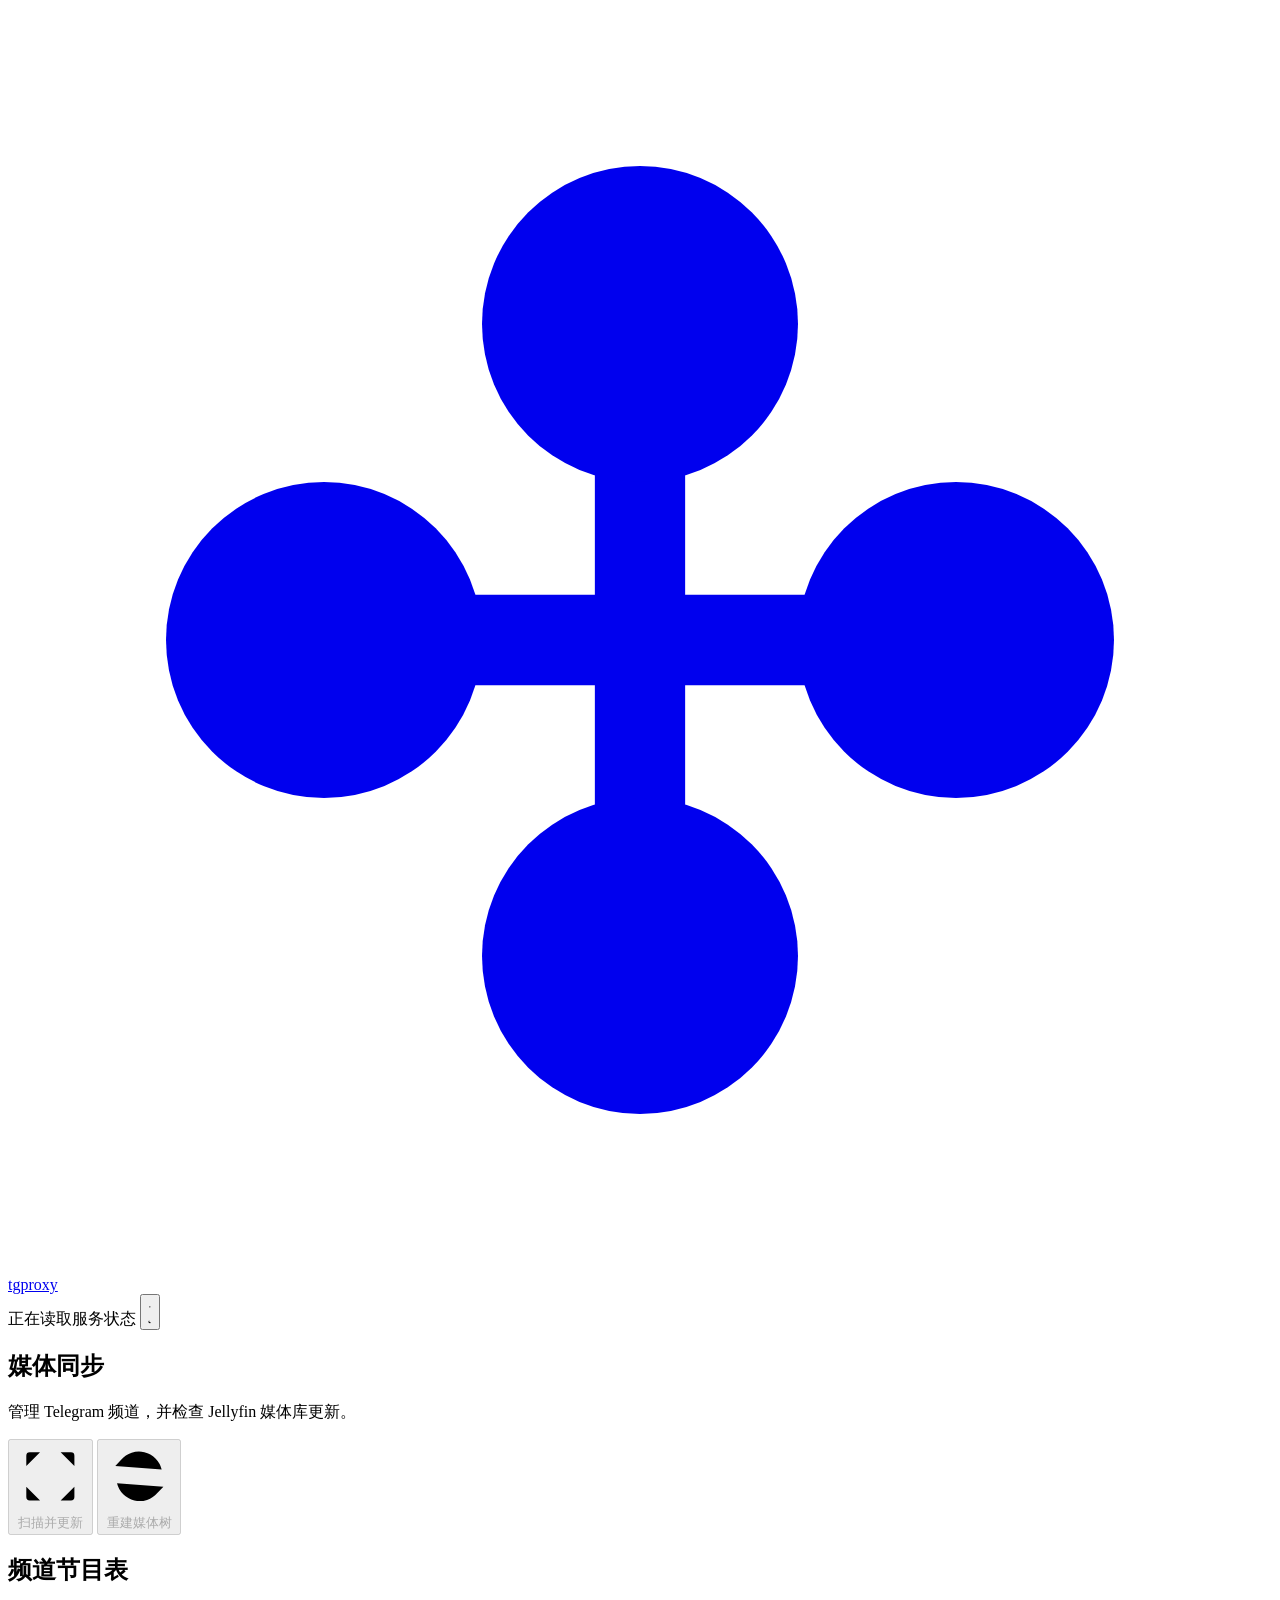
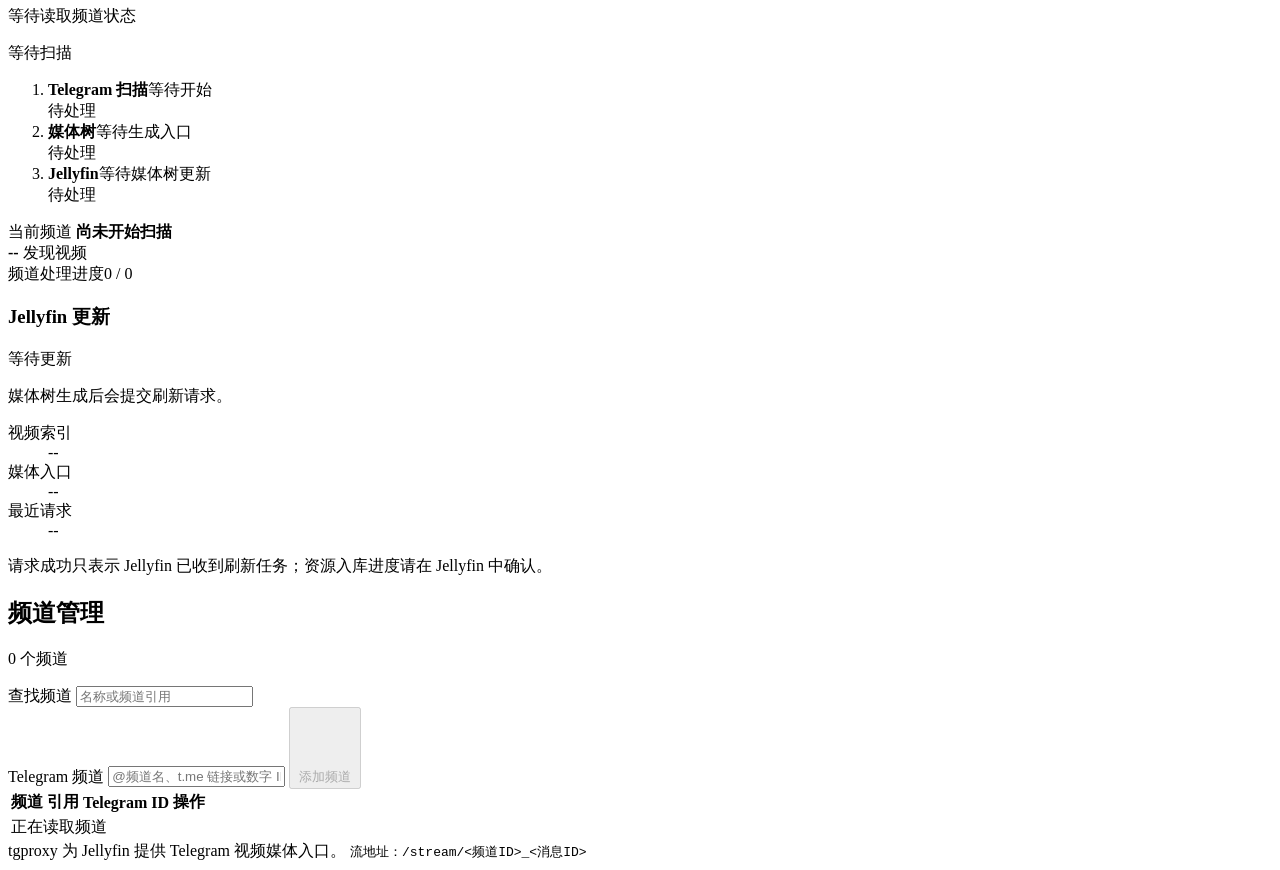
==== tgproxy/internal/web/static/index.html @ 155eeff6 "发布 tgproxy 0.1.0：修复媒体同步并重做控制台" ====
<!doctype html>
<html lang="zh-CN">
<head>
  <meta charset="utf-8">
  <meta name="viewport" content="width=device-width, initial-scale=1">
  <meta name="color-scheme" content="light dark">
  <title>tgproxy 控制台</title>
  <link rel="icon" type="image/svg+xml" href="/static/favicon.svg">
  <link rel="stylesheet" href="/static/style.css">
</head>
<body>
  <div class="app-shell">
    <header class="topbar">
      <a class="brand" href="#main-content" aria-label="tgproxy 控制台首页">
        <svg class="brand-mark" viewBox="0 0 28 28" aria-hidden="true">
          <path d="M7 14h14M14 7v14" fill="none" stroke="currentColor" stroke-width="2" stroke-linecap="round"></path>
          <circle cx="7" cy="14" r="3.5" fill="currentColor"></circle>
          <circle cx="21" cy="14" r="3.5" fill="currentColor"></circle>
          <circle cx="14" cy="7" r="3.5" fill="currentColor"></circle>
          <circle cx="14" cy="21" r="3.5" fill="currentColor"></circle>
        </svg>
        <span>tgproxy</span>
      </a>
      <div class="topbar-tools">
        <span id="telegram-status" class="connection-state" data-state="loading" role="status">正在读取服务状态</span>
        <button id="theme-toggle" class="icon-button" type="button" aria-label="切换为深色主题" title="切换为深色主题">
          <svg class="theme-icon icon-sun" viewBox="0 0 24 24" aria-hidden="true"><circle cx="12" cy="12" r="4"></circle><path d="M12 2v2m0 16v2M4.93 4.93l1.42 1.42m11.3 11.3 1.42 1.42M2 12h2m16 0h2M4.93 19.07l1.42-1.42m11.3-11.3 1.42-1.42"></path></svg>
          <svg class="theme-icon icon-moon" viewBox="0 0 24 24" aria-hidden="true"><path d="M20.2 15.1A8.6 8.6 0 0 1 8.9 3.8 8.8 8.8 0 1 0 20.2 15.1Z"></path></svg>
        </button>
      </div>
    </header>

    <main id="main-content" class="main-shell">
      <section class="page-heading" aria-labelledby="page-title">
        <div>
          <h1 id="page-title">媒体同步</h1>
          <p>管理 Telegram 频道，并检查 Jellyfin 媒体库更新。</p>
        </div>
        <div class="primary-actions">
          <button id="btn-scan" class="button button-primary" type="button" disabled>
            <svg class="button-icon" viewBox="0 0 20 20" aria-hidden="true"><path d="M7 3H4a1 1 0 0 0-1 1v3m10-4h3a1 1 0 0 1 1 1v3M7 17H4a1 1 0 0 1-1-1v-3m10 4h3a1 1 0 0 0 1-1v-3M6 10h8"></path></svg>
            <span>扫描并更新</span>
          </button>
          <button id="btn-rebuild" class="button button-secondary" type="button" disabled>
            <svg class="button-icon" viewBox="0 0 20 20" aria-hidden="true"><path d="M16.5 8A6.8 6.8 0 0 0 4.7 5.2L3 7m0 0V3.8M3 7h3.2M3.5 12a6.8 6.8 0 0 0 11.8 2.8L17 13m0 0v3.2m0-3.2h-3.2"></path></svg>
            <span>重建媒体树</span>
          </button>
        </div>
      </section>

      <section class="sync-board" aria-labelledby="schedule-title">
        <div class="section-heading">
          <div>
            <h2 id="schedule-title">频道节目表</h2>
            <p id="scan-summary">等待读取频道状态</p>
          </div>
          <span id="sync-indicator" class="state-label" data-state="idle">等待扫描</span>
        </div>

        <ol class="workflow" aria-label="媒体同步阶段">
          <li id="telegram-stage" class="workflow-stage" data-state="waiting">
            <span class="stage-mark" aria-hidden="true"></span>
            <div><strong>Telegram 扫描</strong><span id="telegram-stage-detail">等待开始</span></div>
            <span id="telegram-stage-status" class="stage-status">待处理</span>
          </li>
          <li id="tree-stage" class="workflow-stage" data-state="waiting">
            <span class="stage-mark" aria-hidden="true"></span>
            <div><strong>媒体树</strong><span id="tree-stage-detail">等待生成入口</span></div>
            <span id="tree-stage-status" class="stage-status">待处理</span>
          </li>
          <li id="jellyfin-stage" class="workflow-stage" data-state="waiting">
            <span class="stage-mark" aria-hidden="true"></span>
            <div><strong>Jellyfin</strong><span id="jellyfin-stage-detail">等待媒体树更新</span></div>
            <span id="jellyfin-stage-status" class="stage-status">待处理</span>
          </li>
        </ol>

        <div class="sync-workspace">
          <div class="schedule-column">
            <div class="scan-focus" aria-live="polite">
              <div>
                <span class="focus-label">当前频道</span>
                <strong id="scan-focus-title">尚未开始扫描</strong>
              </div>
              <div class="focus-count">
                <strong id="scan-focus-count">--</strong>
                <span id="scan-focus-caption">发现视频</span>
              </div>
            </div>
            <div class="progress-block">
              <div class="progress-caption"><span id="progress-label">频道处理进度</span><span id="progress-count">0 / 0</span></div>
              <div id="progress-segments" class="progress-segments" role="progressbar" aria-label="已处理频道数" aria-valuemin="0" aria-valuemax="0" aria-valuenow="0"></div>
            </div>
            <ol id="channel-schedule" class="channel-schedule" aria-label="频道扫描顺序"></ol>
            <div id="schedule-empty" class="empty-state" hidden>
              <strong>尚未添加频道</strong>
              <span>添加频道后，它们会按扫描顺序显示在这里。</span>
              <a href="#channel-ref">添加第一个频道</a>
            </div>
          </div>

          <aside class="jellyfin-panel" aria-labelledby="jellyfin-title">
            <div class="jellyfin-panel-heading">
              <h3 id="jellyfin-title">Jellyfin 更新</h3>
              <span id="jellyfin-status" class="state-label" data-state="idle">等待更新</span>
            </div>
            <p id="jellyfin-message">媒体树生成后会提交刷新请求。</p>
            <dl class="jellyfin-facts">
              <div><dt>视频索引</dt><dd id="indexed-videos">--</dd></div>
              <div><dt>媒体入口</dt><dd id="media-entries">--</dd></div>
              <div><dt>最近请求</dt><dd id="jellyfin-updated">--</dd></div>
            </dl>
            <p class="jellyfin-note">请求成功只表示 Jellyfin 已收到刷新任务；资源入库进度请在 Jellyfin 中确认。</p>
          </aside>
        </div>
      </section>

      <div class="management-layout">
        <section id="channels-card" class="channel-management" aria-labelledby="channels-title">
          <div class="section-heading management-heading">
            <div>
              <h2 id="channels-title">频道管理</h2>
              <p><span id="channel-count">0</span> 个频道</p>
            </div>
            <label class="search-field" for="channel-search">
              <span>查找频道</span>
              <input id="channel-search" type="search" placeholder="名称或频道引用">
            </label>
          </div>
          <form id="add-form" class="add-channel-form">
            <label class="visually-hidden" for="channel-ref">Telegram 频道</label>
            <input id="channel-ref" type="text" autocomplete="off" placeholder="@频道名、t.me 链接或数字 ID" required>
            <button class="button button-primary" type="submit" disabled>
              <svg class="button-icon" viewBox="0 0 20 20" aria-hidden="true"><path d="M10 4v12M4 10h12"></path></svg>
              <span>添加频道</span>
            </button>
          </form>
          <p id="channel-message" class="form-message" role="status" hidden></p>
          <div class="table-wrap">
            <table id="channel-table">
              <thead><tr><th scope="col">频道</th><th scope="col">引用</th><th scope="col">Telegram ID</th><th scope="col"><span class="visually-hidden">操作</span></th></tr></thead>
              <tbody id="channel-rows"><tr><td class="table-empty" colspan="4">正在读取频道</td></tr></tbody>
            </table>
          </div>
        </section>

        <aside class="utility-column">
          <section id="login-card" class="access-section" hidden aria-labelledby="login-title">
            <h2 id="login-title">Telegram 登录</h2>
            <p>使用 Telegram 账号授权频道读取。</p>
            <form id="login-form">
              <label for="phone">手机号</label>
              <input type="tel" id="phone" autocomplete="tel" placeholder="+8613800138000">
              <button id="send-code" class="button button-outline" type="button">发送验证码</button>
              <label for="code">验证码</label>
              <input type="text" id="code" inputmode="numeric" autocomplete="one-time-code" placeholder="Telegram 收到的验证码">
              <div id="password-field" hidden>
                <label for="password">两步验证密码</label>
                <input type="password" id="password" autocomplete="current-password" placeholder="Telegram 两步验证密码">
              </div>
              <button type="submit" id="do-login" class="button button-primary">登录 Telegram</button>
            </form>
            <p id="login-msg" class="form-message" role="status" hidden></p>
          </section>

          <details id="credentials-card" class="access-section" hidden>
            <summary>配置 Telegram API 凭证</summary>
            <p>从 <a href="https://my.telegram.org" target="_blank" rel="noreferrer">my.telegram.org</a> 的 API development tools 获取。</p>
            <form id="creds-form">
              <label for="app-id">App api_id</label>
              <input type="text" id="app-id" inputmode="numeric" autocomplete="off" placeholder="例如 1234567">
              <label for="app-hash">App api_hash</label>
              <input type="password" id="app-hash" autocomplete="new-password" placeholder="Telegram API hash">
              <button class="button button-primary" type="submit">保存凭证</button>
            </form>
            <p id="creds-msg" class="form-message" role="status" hidden></p>
          </details>

          <details id="diagnostics" class="diagnostics" hidden>
            <summary>扫描日志 <span id="log-count"></span></summary>
            <pre id="scan-log" aria-live="polite"></pre>
          </details>
        </aside>
      </div>

      <p id="toast" class="toast" role="status" aria-live="polite" hidden></p>
    </main>

    <footer class="page-footer">
      <span>tgproxy 为 Jellyfin 提供 Telegram 视频媒体入口。</span>
      <code>流地址：/stream/&lt;频道ID&gt;_&lt;消息ID&gt;</code>
    </footer>
  </div>
  <script src="/static/app.js"></script>
</body>
</html>
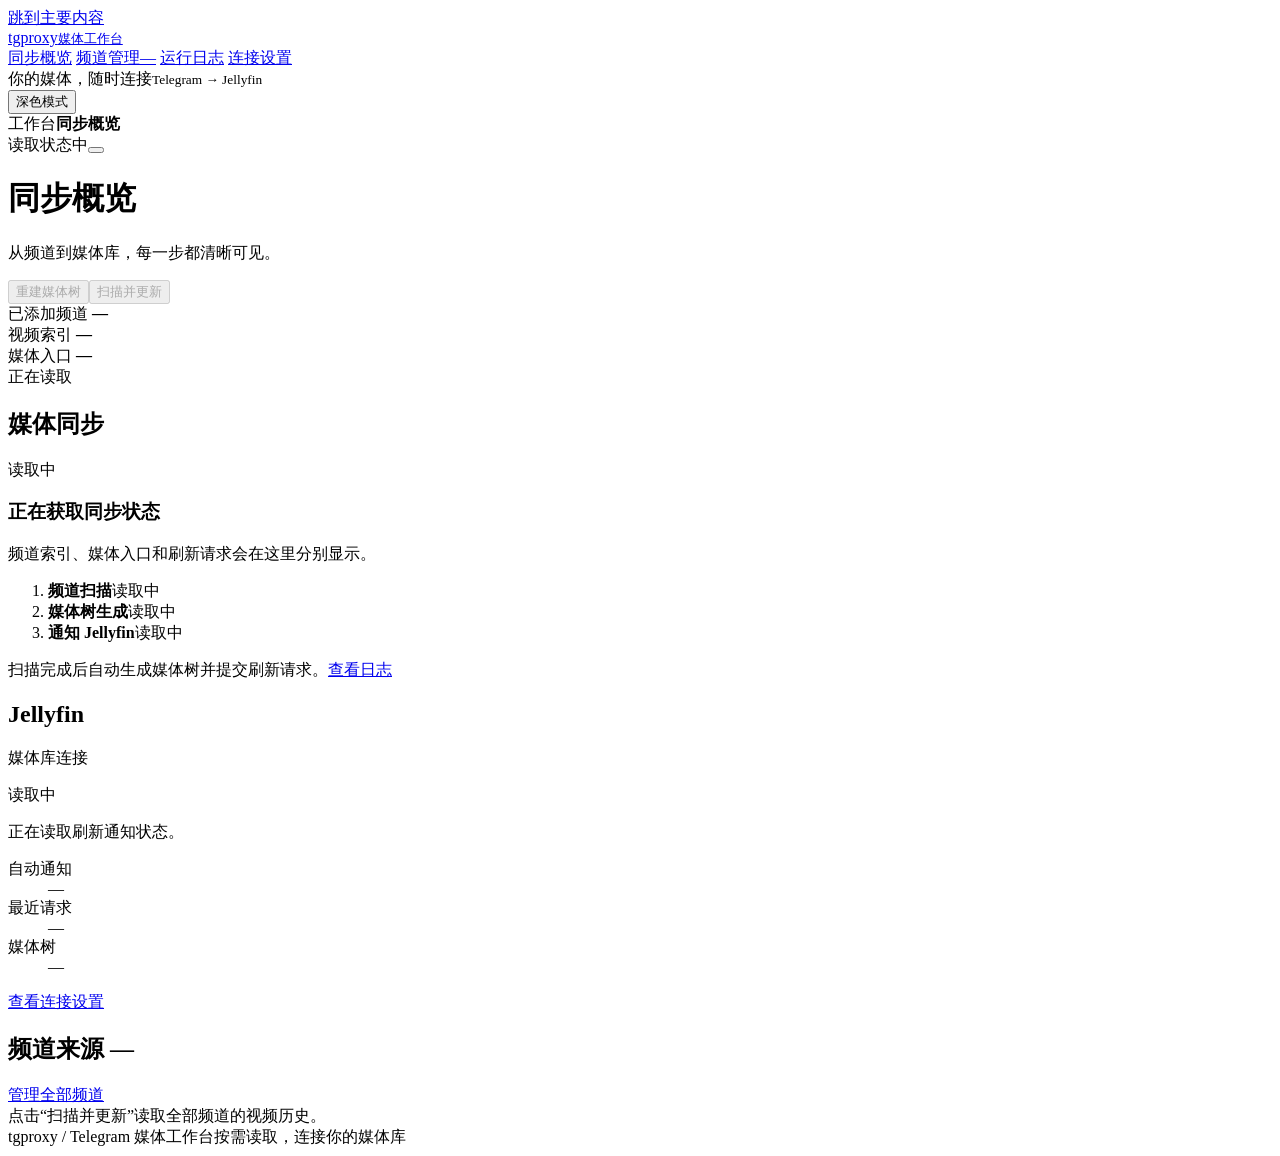
==== commit e326c19a: "重设计媒体工作台并完善频道管理与运行日志" ====
--- a/tgproxy/internal/web/static/index.html
+++ b/tgproxy/internal/web/static/index.html
@@ -1,196 +1,86 @@
 <!doctype html>
-<html lang="zh-CN">
+<html lang="zh-CN" data-theme="light">
 <head>
   <meta charset="utf-8">
   <meta name="viewport" content="width=device-width, initial-scale=1">
   <meta name="color-scheme" content="light dark">
-  <title>tgproxy 控制台</title>
+  <title>同步概览 · tgproxy</title>
   <link rel="icon" type="image/svg+xml" href="/static/favicon.svg">
+  <script src="/static/theme.js"></script>
   <link rel="stylesheet" href="/static/style.css">
+  <script src="/static/app.js" defer></script>
 </head>
 <body>
-  <div class="app-shell">
-    <header class="topbar">
-      <a class="brand" href="#main-content" aria-label="tgproxy 控制台首页">
-        <svg class="brand-mark" viewBox="0 0 28 28" aria-hidden="true">
-          <path d="M7 14h14M14 7v14" fill="none" stroke="currentColor" stroke-width="2" stroke-linecap="round"></path>
-          <circle cx="7" cy="14" r="3.5" fill="currentColor"></circle>
-          <circle cx="21" cy="14" r="3.5" fill="currentColor"></circle>
-          <circle cx="14" cy="7" r="3.5" fill="currentColor"></circle>
-          <circle cx="14" cy="21" r="3.5" fill="currentColor"></circle>
-        </svg>
-        <span>tgproxy</span>
-      </a>
-      <div class="topbar-tools">
-        <span id="telegram-status" class="connection-state" data-state="loading" role="status">正在读取服务状态</span>
-        <button id="theme-toggle" class="icon-button" type="button" aria-label="切换为深色主题" title="切换为深色主题">
-          <svg class="theme-icon icon-sun" viewBox="0 0 24 24" aria-hidden="true"><circle cx="12" cy="12" r="4"></circle><path d="M12 2v2m0 16v2M4.93 4.93l1.42 1.42m11.3 11.3 1.42 1.42M2 12h2m16 0h2M4.93 19.07l1.42-1.42m11.3-11.3 1.42-1.42"></path></svg>
-          <svg class="theme-icon icon-moon" viewBox="0 0 24 24" aria-hidden="true"><path d="M20.2 15.1A8.6 8.6 0 0 1 8.9 3.8 8.8 8.8 0 1 0 20.2 15.1Z"></path></svg>
-        </button>
+<a class="skip-link" href="#page-title">跳到主要内容</a>
+<aside class="sidebar" aria-label="主导航">
+  <a class="brand" href="#overview"><span class="brand-mark" data-icon="layers"></span><span>tgproxy<small>媒体工作台</small></span></a>
+  <nav class="navigation">
+    <a href="#overview" data-view="overview" aria-current="page"><span data-icon="overview"></span><span>同步概览</span></a>
+    <a href="#channels" data-view="channels"><span data-icon="channels"></span><span>频道管理</span><span id="nav-count" class="nav-count">—</span></a>
+    <a href="#logs" data-view="logs"><span data-icon="logs"></span><span>运行日志</span><span id="nav-error" class="error-dot" hidden></span></a>
+    <a href="#connections" data-view="connections"><span data-icon="settings"></span><span>连接设置</span></a>
+  </nav>
+  <div class="sidebar-bottom">
+    <div class="sidebar-description"><span data-icon="server"></span><div>你的媒体，随时连接<small>Telegram → Jellyfin</small></div></div>
+    <button id="theme-toggle" class="theme-toggle" type="button"><span data-icon="moon"></span><span id="theme-label">深色模式</span><span class="theme-switch" aria-hidden="true"></span></button>
+  </div>
+</aside>
+<div class="workspace">
+  <header class="topbar"><div class="breadcrumb"><span>工作台</span><span data-icon="chevron"></span><strong id="breadcrumb-current">同步概览</strong></div><div class="topbar-actions"><span id="connection" class="connection" data-state="neutral">读取状态中</span><button id="refresh" class="icon-button" type="button" aria-label="刷新状态" title="刷新状态"><span data-icon="refresh"></span></button></div></header>
+  <main id="main-content">
+    <div id="network-banner" class="banner" role="alert" hidden><span data-icon="alert"></span><div><strong>暂时无法连接服务</strong><p id="network-message">显示上次读取的数据，正在尝试重新连接。</p></div><button id="retry" class="button secondary" type="button">重试</button></div>
+    <div class="page-heading"><div><h1 id="page-title" tabindex="-1">同步概览</h1><p id="page-description">从频道到媒体库，每一步都清晰可见。</p></div><div id="sync-actions" class="actions"><button id="rebuild" class="button secondary" disabled><span data-icon="rebuild"></span>重建媒体树</button><button id="scan" class="button primary" disabled><span data-icon="play"></span><span id="scan-label">扫描并更新</span></button></div><button id="show-add" class="button primary" hidden><span data-icon="plus"></span>添加频道</button></div>
+
+    <section id="view-overview" class="view" aria-label="同步概览">
+      <div id="setup-banner" class="banner info" hidden><span data-icon="telegram"></span><div><strong>连接 Telegram，开始同步</strong><p>登录后即可添加你有权限访问的频道。</p></div><a href="#connections" class="button secondary">前往登录</a></div>
+      <div class="library-summary"><div><span class="summary-icon" data-icon="channels"></span><span>已添加频道 <strong id="total-channels">—</strong></span></div><div><span class="summary-icon" data-icon="video"></span><span>视频索引 <strong id="total-videos">—</strong></span></div><div><span class="summary-icon" data-icon="folder"></span><span>媒体入口 <strong id="total-entries">—</strong></span></div><span id="last-read" class="last-read">正在读取</span></div>
+      <div class="overview-grid">
+        <section class="panel sync-panel" aria-labelledby="sync-title">
+          <div class="panel-heading"><h2 id="sync-title"><span data-icon="refresh"></span>媒体同步</h2><span id="task-badge" class="badge" data-state="neutral">读取中</span></div>
+          <div class="sync-intro"><h3 id="task-title">正在获取同步状态</h3><p id="task-description">频道索引、媒体入口和刷新请求会在这里分别显示。</p></div>
+          <ol class="sync-path" aria-label="同步流程">
+            <li id="stage-scan" data-state="neutral"><span class="step-icon" data-icon="telegram"></span><strong>频道扫描</strong><span id="stage-scan-label">读取中</span></li>
+            <li id="stage-tree" data-state="neutral"><span class="step-icon" data-icon="folder"></span><strong>媒体树生成</strong><span id="stage-tree-label">读取中</span></li>
+            <li id="stage-notify" data-state="neutral"><span class="step-icon" data-icon="send"></span><strong>通知 Jellyfin</strong><span id="stage-notify-label">读取中</span></li>
+          </ol>
+          <div id="task-progress" class="task-progress" hidden><div><span id="progress-description"></span><strong id="progress-fraction"></strong></div><progress id="progress" value="0" max="1" aria-label="已处理频道"></progress></div>
+          <div class="panel-footer"><span id="task-footnote">扫描完成后自动生成媒体树并提交刷新请求。</span><a href="#logs" class="text-link">查看日志<span data-icon="arrow"></span></a></div>
+        </section>
+        <section class="panel jellyfin-panel" aria-labelledby="jellyfin-title">
+          <div class="integration-heading"><span class="integration-icon" data-icon="jellyfin"></span><div><h2 id="jellyfin-title">Jellyfin</h2><p>媒体库连接</p></div><span id="jellyfin-badge" class="badge" data-state="neutral">读取中</span></div>
+          <p id="jellyfin-description" class="integration-description">正在读取刷新通知状态。</p>
+          <dl class="integration-facts"><div><dt>自动通知</dt><dd id="notify-configured">—</dd></div><div><dt>最近请求</dt><dd id="notify-time">—</dd></div><div><dt>媒体树</dt><dd id="tree-state">—</dd></div></dl>
+          <div class="panel-footer"><a href="#connections" class="text-link">查看连接设置<span data-icon="arrow"></span></a></div>
+        </section>
       </div>
-    </header>
+      <section class="panel channel-panel" aria-labelledby="preview-title"><div class="panel-heading"><h2 id="preview-title">频道来源 <span id="preview-count" class="count-chip">—</span></h2><a href="#channels" class="text-link">管理全部频道<span data-icon="arrow"></span></a></div><div id="channel-preview"></div><div class="panel-footer"><span>点击“扫描并更新”读取全部频道的视频历史。</span><span id="preview-shown"></span></div></section>
+      <div id="overview-error" class="banner error" hidden><span data-icon="alert"></span><div><strong>最近一次操作需要关注</strong><p id="overview-error-text"></p></div><a href="#logs" class="button secondary">查看详情</a></div>
+    </section>
 
-    <main id="main-content" class="main-shell">
-      <section class="page-heading" aria-labelledby="page-title">
-        <div>
-          <h1 id="page-title">媒体同步</h1>
-          <p>管理 Telegram 频道，并检查 Jellyfin 媒体库更新。</p>
-        </div>
-        <div class="primary-actions">
-          <button id="btn-scan" class="button button-primary" type="button" disabled>
-            <svg class="button-icon" viewBox="0 0 20 20" aria-hidden="true"><path d="M7 3H4a1 1 0 0 0-1 1v3m10-4h3a1 1 0 0 1 1 1v3M7 17H4a1 1 0 0 1-1-1v-3m10 4h3a1 1 0 0 0 1-1v-3M6 10h8"></path></svg>
-            <span>扫描并更新</span>
-          </button>
-          <button id="btn-rebuild" class="button button-secondary" type="button" disabled>
-            <svg class="button-icon" viewBox="0 0 20 20" aria-hidden="true"><path d="M16.5 8A6.8 6.8 0 0 0 4.7 5.2L3 7m0 0V3.8M3 7h3.2M3.5 12a6.8 6.8 0 0 0 11.8 2.8L17 13m0 0v3.2m0-3.2h-3.2"></path></svg>
-            <span>重建媒体树</span>
-          </button>
-        </div>
-      </section>
+    <section id="view-channels" class="view" aria-label="频道管理" hidden>
+      <section id="add-panel" class="panel form-panel" hidden><div class="panel-heading"><h2>添加 Telegram 频道</h2><button id="close-add" class="icon-button" type="button" aria-label="收起添加频道"><span data-icon="close"></span></button></div><form id="add-form"><label for="channel-ref">频道链接、用户名或 ID</label><div class="input-action"><input id="channel-ref" placeholder="https://t.me/channel 或 @channel" autocomplete="off" required><button id="add-submit" type="submit" class="button primary">添加频道</button></div><p class="help">私有频道需要当前 Telegram 账号已有访问权限。</p><p id="add-message" class="form-message" role="status" hidden></p></form></section>
+      <div id="channel-lock" class="banner info" hidden><span data-icon="info"></span><p>同步任务进行中，完成后可修改频道。</p></div>
+      <section class="panel"><div class="table-toolbar"><div class="search-input"><span data-icon="search"></span><input id="channel-search" type="search" aria-label="搜索频道" placeholder="搜索频道名称、链接或 ID"></div><label class="filter-label"><span class="sr-only">频道状态</span><select id="channel-filter"><option value="all">全部状态</option><option value="failed">扫描失败</option><option value="scanning">正在扫描</option><option value="empty">暂无索引</option></select></label><label class="filter-label"><span class="sr-only">频道排序</span><select id="channel-sort"><option value="default">添加顺序</option><option value="videos">视频数最多</option><option value="name">名称排序</option></select></label></div><div id="channel-list"></div><div class="panel-footer"><span id="filter-result">读取频道中</span><button id="clear-filters" class="text-button" type="button">重置筛选</button></div></section>
+      <p class="section-note"><span data-icon="info"></span>删除频道会移除其索引。随后在同步概览中重建媒体树，即可更新 Jellyfin 的媒体入口。</p>
+    </section>
 
-      <section class="sync-board" aria-labelledby="schedule-title">
-        <div class="section-heading">
-          <div>
-            <h2 id="schedule-title">频道节目表</h2>
-            <p id="scan-summary">等待读取频道状态</p>
-          </div>
-          <span id="sync-indicator" class="state-label" data-state="idle">等待扫描</span>
-        </div>
+    <section id="view-logs" class="view" aria-label="运行日志" hidden>
+      <section class="panel"><div class="panel-heading"><h2>本次扫描记录 <span id="log-count" class="count-chip">0</span></h2><div class="actions"><button id="copy-logs" class="button secondary small"><span data-icon="copy"></span>复制</button><button id="download-logs" class="button secondary small"><span data-icon="download"></span>下载</button></div></div><div class="table-toolbar"><div class="search-input"><span data-icon="search"></span><input id="log-search" type="search" aria-label="搜索日志" placeholder="搜索日志内容"></div><label class="filter-label"><span class="sr-only">日志级别</span><select id="log-filter"><option value="all">全部记录</option><option value="error">仅错误</option><option value="success">仅完成</option></select></label></div><div id="log-list" class="log-list"></div><div class="panel-footer"><span id="log-result"></span><span>自动刷新 · 在记录区域滚动查看更多</span></div></section>
+      <section id="last-error-panel" class="panel error-panel" hidden><h2>最近一次错误</h2><pre id="last-error"></pre></section>
+      <p class="section-note"><span data-icon="info"></span>仅保留本进程最近一次扫描的最后 200 条记录；新扫描或服务重启后会清空。手动重建的错误单独显示。</p>
+    </section>
 
-        <ol class="workflow" aria-label="媒体同步阶段">
-          <li id="telegram-stage" class="workflow-stage" data-state="waiting">
-            <span class="stage-mark" aria-hidden="true"></span>
-            <div><strong>Telegram 扫描</strong><span id="telegram-stage-detail">等待开始</span></div>
-            <span id="telegram-stage-status" class="stage-status">待处理</span>
-          </li>
-          <li id="tree-stage" class="workflow-stage" data-state="waiting">
-            <span class="stage-mark" aria-hidden="true"></span>
-            <div><strong>媒体树</strong><span id="tree-stage-detail">等待生成入口</span></div>
-            <span id="tree-stage-status" class="stage-status">待处理</span>
-          </li>
-          <li id="jellyfin-stage" class="workflow-stage" data-state="waiting">
-            <span class="stage-mark" aria-hidden="true"></span>
-            <div><strong>Jellyfin</strong><span id="jellyfin-stage-detail">等待媒体树更新</span></div>
-            <span id="jellyfin-stage-status" class="stage-status">待处理</span>
-          </li>
-        </ol>
-
-        <div class="sync-workspace">
-          <div class="schedule-column">
-            <div class="scan-focus" aria-live="polite">
-              <div>
-                <span class="focus-label">当前频道</span>
-                <strong id="scan-focus-title">尚未开始扫描</strong>
-              </div>
-              <div class="focus-count">
-                <strong id="scan-focus-count">--</strong>
-                <span id="scan-focus-caption">发现视频</span>
-              </div>
-            </div>
-            <div class="progress-block">
-              <div class="progress-caption"><span id="progress-label">频道处理进度</span><span id="progress-count">0 / 0</span></div>
-              <div id="progress-segments" class="progress-segments" role="progressbar" aria-label="已处理频道数" aria-valuemin="0" aria-valuemax="0" aria-valuenow="0"></div>
-            </div>
-            <ol id="channel-schedule" class="channel-schedule" aria-label="频道扫描顺序"></ol>
-            <div id="schedule-empty" class="empty-state" hidden>
-              <strong>尚未添加频道</strong>
-              <span>添加频道后，它们会按扫描顺序显示在这里。</span>
-              <a href="#channel-ref">添加第一个频道</a>
-            </div>
-          </div>
-
-          <aside class="jellyfin-panel" aria-labelledby="jellyfin-title">
-            <div class="jellyfin-panel-heading">
-              <h3 id="jellyfin-title">Jellyfin 更新</h3>
-              <span id="jellyfin-status" class="state-label" data-state="idle">等待更新</span>
-            </div>
-            <p id="jellyfin-message">媒体树生成后会提交刷新请求。</p>
-            <dl class="jellyfin-facts">
-              <div><dt>视频索引</dt><dd id="indexed-videos">--</dd></div>
-              <div><dt>媒体入口</dt><dd id="media-entries">--</dd></div>
-              <div><dt>最近请求</dt><dd id="jellyfin-updated">--</dd></div>
-            </dl>
-            <p class="jellyfin-note">请求成功只表示 Jellyfin 已收到刷新任务；资源入库进度请在 Jellyfin 中确认。</p>
-          </aside>
-        </div>
-      </section>
-
-      <div class="management-layout">
-        <section id="channels-card" class="channel-management" aria-labelledby="channels-title">
-          <div class="section-heading management-heading">
-            <div>
-              <h2 id="channels-title">频道管理</h2>
-              <p><span id="channel-count">0</span> 个频道</p>
-            </div>
-            <label class="search-field" for="channel-search">
-              <span>查找频道</span>
-              <input id="channel-search" type="search" placeholder="名称或频道引用">
-            </label>
-          </div>
-          <form id="add-form" class="add-channel-form">
-            <label class="visually-hidden" for="channel-ref">Telegram 频道</label>
-            <input id="channel-ref" type="text" autocomplete="off" placeholder="@频道名、t.me 链接或数字 ID" required>
-            <button class="button button-primary" type="submit" disabled>
-              <svg class="button-icon" viewBox="0 0 20 20" aria-hidden="true"><path d="M10 4v12M4 10h12"></path></svg>
-              <span>添加频道</span>
-            </button>
-          </form>
-          <p id="channel-message" class="form-message" role="status" hidden></p>
-          <div class="table-wrap">
-            <table id="channel-table">
-              <thead><tr><th scope="col">频道</th><th scope="col">引用</th><th scope="col">Telegram ID</th><th scope="col"><span class="visually-hidden">操作</span></th></tr></thead>
-              <tbody id="channel-rows"><tr><td class="table-empty" colspan="4">正在读取频道</td></tr></tbody>
-            </table>
-          </div>
-        </section>
-
-        <aside class="utility-column">
-          <section id="login-card" class="access-section" hidden aria-labelledby="login-title">
-            <h2 id="login-title">Telegram 登录</h2>
-            <p>使用 Telegram 账号授权频道读取。</p>
-            <form id="login-form">
-              <label for="phone">手机号</label>
-              <input type="tel" id="phone" autocomplete="tel" placeholder="+8613800138000">
-              <button id="send-code" class="button button-outline" type="button">发送验证码</button>
-              <label for="code">验证码</label>
-              <input type="text" id="code" inputmode="numeric" autocomplete="one-time-code" placeholder="Telegram 收到的验证码">
-              <div id="password-field" hidden>
-                <label for="password">两步验证密码</label>
-                <input type="password" id="password" autocomplete="current-password" placeholder="Telegram 两步验证密码">
-              </div>
-              <button type="submit" id="do-login" class="button button-primary">登录 Telegram</button>
-            </form>
-            <p id="login-msg" class="form-message" role="status" hidden></p>
-          </section>
-
-          <details id="credentials-card" class="access-section" hidden>
-            <summary>配置 Telegram API 凭证</summary>
-            <p>从 <a href="https://my.telegram.org" target="_blank" rel="noreferrer">my.telegram.org</a> 的 API development tools 获取。</p>
-            <form id="creds-form">
-              <label for="app-id">App api_id</label>
-              <input type="text" id="app-id" inputmode="numeric" autocomplete="off" placeholder="例如 1234567">
-              <label for="app-hash">App api_hash</label>
-              <input type="password" id="app-hash" autocomplete="new-password" placeholder="Telegram API hash">
-              <button class="button button-primary" type="submit">保存凭证</button>
-            </form>
-            <p id="creds-msg" class="form-message" role="status" hidden></p>
-          </details>
-
-          <details id="diagnostics" class="diagnostics" hidden>
-            <summary>扫描日志 <span id="log-count"></span></summary>
-            <pre id="scan-log" aria-live="polite"></pre>
-          </details>
-        </aside>
-      </div>
-
-      <p id="toast" class="toast" role="status" aria-live="polite" hidden></p>
-    </main>
-
-    <footer class="page-footer">
-      <span>tgproxy 为 Jellyfin 提供 Telegram 视频媒体入口。</span>
-      <code>流地址：/stream/&lt;频道ID&gt;_&lt;消息ID&gt;</code>
-    </footer>
-  </div>
-  <script src="/static/app.js"></script>
+    <section id="view-connections" class="view" aria-label="连接设置" hidden>
+      <div class="settings-grid"><section class="panel settings-panel"><div class="integration-heading"><span class="integration-icon telegram" data-icon="telegram"></span><div><h2>Telegram</h2><p>频道读取与视频来源</p></div><span id="telegram-badge" class="badge" data-state="neutral">读取中</span></div><div id="account-connected" hidden><p class="settings-copy">账号会话已连接，可以扫描频道和读取视频。重启服务后会自动尝试恢复连接。</p><button id="relogin" class="button secondary">重新登录</button></div>
+      <form id="login-form" hidden><p class="settings-copy">使用你的 Telegram 账号登录，验证码通常发送到 Telegram 客户端。</p><label for="phone">手机号</label><div class="input-action"><input id="phone" type="tel" autocomplete="tel" placeholder="+86 138 0000 0000"><button id="send-code" type="button" class="button secondary">发送验证码</button></div><div id="code-field" hidden><label for="code">验证码</label><input id="code" inputmode="numeric" autocomplete="one-time-code" placeholder="输入收到的验证码"></div><div id="password-field" hidden><label for="password">两步验证密码</label><input id="password" type="password" autocomplete="current-password" placeholder="输入 Telegram 两步验证密码"></div><div class="form-actions"><button id="login-submit" type="submit" class="button primary" disabled>验证并登录</button><button id="cancel-login" type="button" class="text-button" hidden>取消</button></div></form><p id="login-message" class="form-message" role="status" hidden></p>
+      <details id="credentials"><summary>高级设置：自定义 API 凭证<span data-icon="chevron"></span></summary><p class="help">默认已内置应用标识。仅在需要自备凭证时修改；保存后连接会重启。可从 <a href="https://my.telegram.org" target="_blank" rel="noreferrer">my.telegram.org</a> 获取。</p><form id="credentials-form"><label for="app-id">API ID</label><input id="app-id" inputmode="numeric" autocomplete="off" required placeholder="应用 ID"><label for="app-hash">API Hash</label><input id="app-hash" type="password" autocomplete="new-password" required placeholder="应用 Hash"><button id="save-credentials" class="button secondary" type="submit">保存并重新连接</button><p id="credentials-message" class="form-message" role="status" hidden></p></form></details></section>
+      <section class="panel settings-panel"><div class="integration-heading"><span class="integration-icon" data-icon="jellyfin"></span><div><h2>Jellyfin</h2><p>媒体库刷新通知</p></div><span id="settings-jellyfin-badge" class="badge">读取中</span></div><p id="settings-jellyfin-copy" class="settings-copy"></p><dl class="settings-facts"><div><dt>通知状态</dt><dd id="settings-notify-state">—</dd></div><div><dt>最近请求</dt><dd id="settings-notify-time">—</dd></div></dl><div class="settings-help"><h3>让媒体库自动更新</h3><p>在服务器配置中设置 <code>jellyfin_url</code> 和 <code>jellyfin_api_key</code>，重启 tgproxy 后生效。</p><p>Jellyfin 需要能读取媒体目录，并访问其中的流地址。这里显示刷新请求结果，入库进度请在 Jellyfin 中查看。</p></div></section></div>
+      <section class="panel appearance-panel"><div><h2>界面外观</h2><p>选择适合当前环境的主题，偏好会保存在此浏览器。</p></div><div class="theme-options" role="group" aria-label="界面主题"><button data-theme-choice="light" class="button secondary" aria-pressed="true"><span data-icon="sun"></span>浅色</button><button data-theme-choice="dark" class="button secondary" aria-pressed="false"><span data-icon="moon"></span>深色</button></div></section>
+    </section>
+    <footer class="page-footer"><span>tgproxy <span class="footer-separator">/</span> Telegram 媒体工作台</span><span>按需读取，连接你的媒体库</span></footer>
+  </main>
+</div>
+<dialog id="delete-dialog" aria-labelledby="delete-title"><div class="dialog-heading"><span class="danger-icon" data-icon="trash"></span><button id="cancel-delete-icon" class="icon-button" type="button" aria-label="关闭确认"><span data-icon="close"></span></button></div><h2 id="delete-title">删除这个频道？</h2><p id="delete-name"></p><p class="help">该频道的视频索引会立即移除，原播放入口将失效。Telegram 中的文件不受影响；删除后请重建媒体树。</p><p id="delete-message" class="form-message" role="alert" hidden></p><div class="dialog-actions"><button id="cancel-delete" class="button secondary" autofocus>保留频道</button><button id="confirm-delete" class="button danger">删除频道</button></div></dialog>
+<div id="toast" class="toast" role="status" hidden><span data-icon="check"></span><span id="toast-message"></span><button id="close-toast" class="icon-button" aria-label="关闭提示"><span data-icon="close"></span></button></div>
 </body>
 </html>
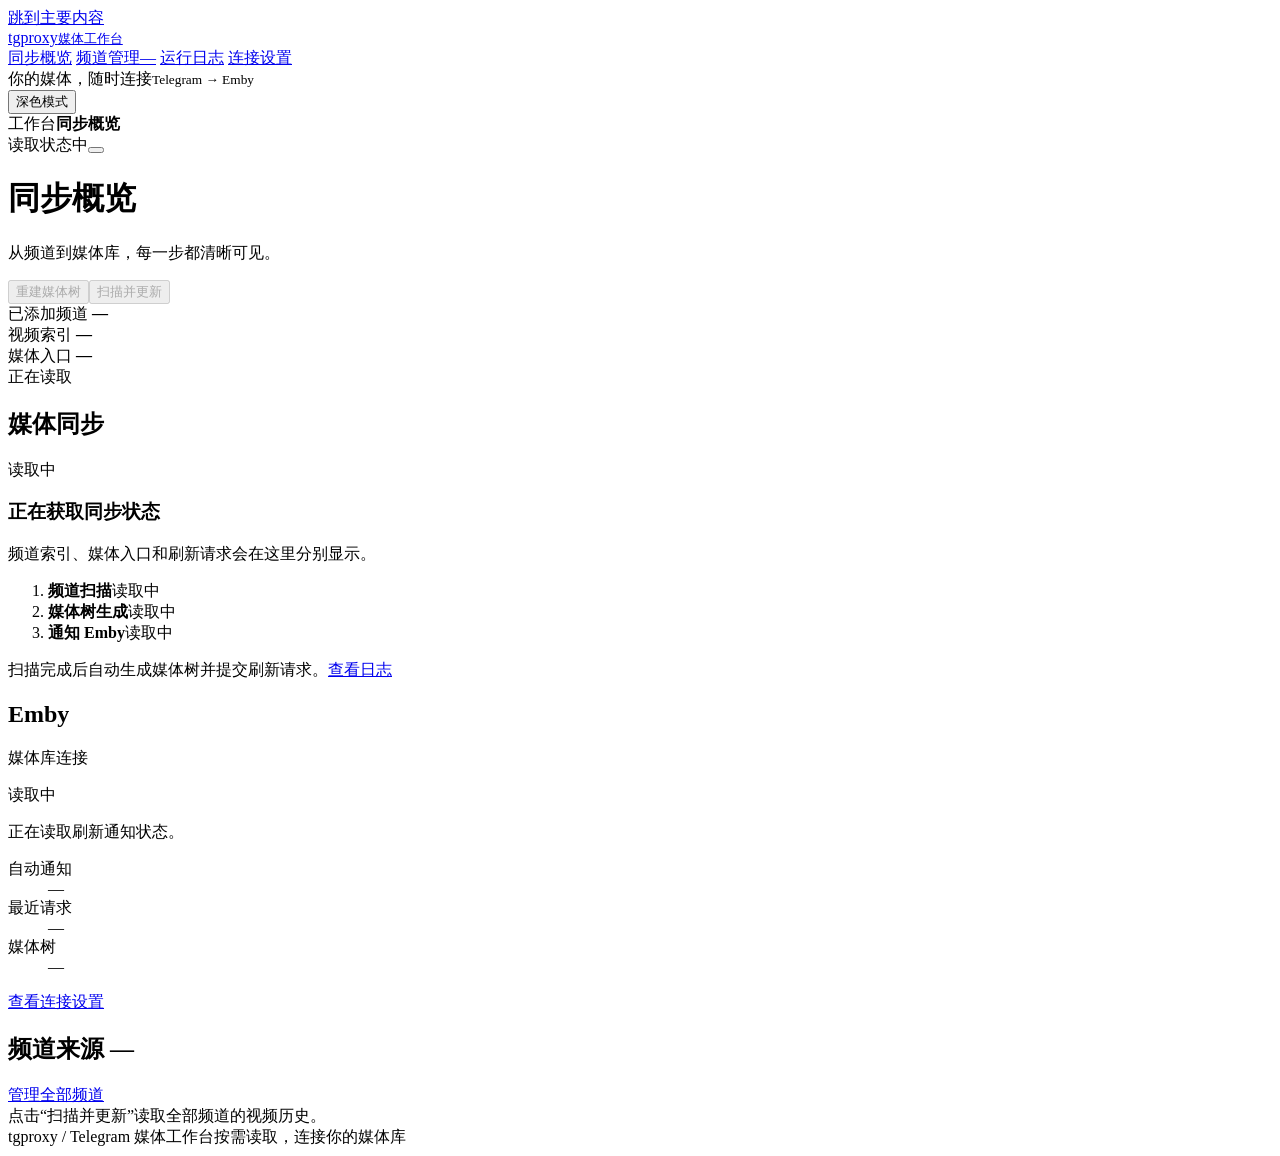
==== commit 8126bb6f: "feat(mediaserver): 改为 Emby 并支持页面配置服务地址与 API Key - 媒体服务器适配切换为 Emby，使用标准 /Library/Refresh 通知 - 新增 GET/" ====
--- a/tgproxy/internal/web/static/index.html
+++ b/tgproxy/internal/web/static/index.html
@@ -21,7 +21,7 @@
     <a href="#connections" data-view="connections"><span data-icon="settings"></span><span>连接设置</span></a>
   </nav>
   <div class="sidebar-bottom">
-    <div class="sidebar-description"><span data-icon="server"></span><div>你的媒体，随时连接<small>Telegram → Jellyfin</small></div></div>
+    <div class="sidebar-description"><span data-icon="server"></span><div>你的媒体，随时连接<small>Telegram → Emby</small></div></div>
     <button id="theme-toggle" class="theme-toggle" type="button"><span data-icon="moon"></span><span id="theme-label">深色模式</span><span class="theme-switch" aria-hidden="true"></span></button>
   </div>
 </aside>
@@ -41,14 +41,14 @@
           <ol class="sync-path" aria-label="同步流程">
             <li id="stage-scan" data-state="neutral"><span class="step-icon" data-icon="telegram"></span><strong>频道扫描</strong><span id="stage-scan-label">读取中</span></li>
             <li id="stage-tree" data-state="neutral"><span class="step-icon" data-icon="folder"></span><strong>媒体树生成</strong><span id="stage-tree-label">读取中</span></li>
-            <li id="stage-notify" data-state="neutral"><span class="step-icon" data-icon="send"></span><strong>通知 Jellyfin</strong><span id="stage-notify-label">读取中</span></li>
+            <li id="stage-notify" data-state="neutral"><span class="step-icon" data-icon="send"></span><strong>通知 Emby</strong><span id="stage-notify-label">读取中</span></li>
           </ol>
           <div id="task-progress" class="task-progress" hidden><div><span id="progress-description"></span><strong id="progress-fraction"></strong></div><progress id="progress" value="0" max="1" aria-label="已处理频道"></progress></div>
           <div class="panel-footer"><span id="task-footnote">扫描完成后自动生成媒体树并提交刷新请求。</span><a href="#logs" class="text-link">查看日志<span data-icon="arrow"></span></a></div>
         </section>
-        <section class="panel jellyfin-panel" aria-labelledby="jellyfin-title">
-          <div class="integration-heading"><span class="integration-icon" data-icon="jellyfin"></span><div><h2 id="jellyfin-title">Jellyfin</h2><p>媒体库连接</p></div><span id="jellyfin-badge" class="badge" data-state="neutral">读取中</span></div>
-          <p id="jellyfin-description" class="integration-description">正在读取刷新通知状态。</p>
+        <section class="panel media-server-panel" aria-labelledby="media-server-title">
+          <div class="integration-heading"><span class="integration-icon" data-icon="emby"></span><div><h2 id="media-server-title">Emby</h2><p>媒体库连接</p></div><span id="media-server-badge" class="badge" data-state="neutral">读取中</span></div>
+          <p id="media-server-description" class="integration-description">正在读取刷新通知状态。</p>
           <dl class="integration-facts"><div><dt>自动通知</dt><dd id="notify-configured">—</dd></div><div><dt>最近请求</dt><dd id="notify-time">—</dd></div><div><dt>媒体树</dt><dd id="tree-state">—</dd></div></dl>
           <div class="panel-footer"><a href="#connections" class="text-link">查看连接设置<span data-icon="arrow"></span></a></div>
         </section>
@@ -61,7 +61,7 @@
       <section id="add-panel" class="panel form-panel" hidden><div class="panel-heading"><h2>添加 Telegram 频道</h2><button id="close-add" class="icon-button" type="button" aria-label="收起添加频道"><span data-icon="close"></span></button></div><form id="add-form"><label for="channel-ref">频道链接、用户名或 ID</label><div class="input-action"><input id="channel-ref" placeholder="https://t.me/channel 或 @channel" autocomplete="off" required><button id="add-submit" type="submit" class="button primary">添加频道</button></div><p class="help">私有频道需要当前 Telegram 账号已有访问权限。</p><p id="add-message" class="form-message" role="status" hidden></p></form></section>
       <div id="channel-lock" class="banner info" hidden><span data-icon="info"></span><p>同步任务进行中，完成后可修改频道。</p></div>
       <section class="panel"><div class="table-toolbar"><div class="search-input"><span data-icon="search"></span><input id="channel-search" type="search" aria-label="搜索频道" placeholder="搜索频道名称、链接或 ID"></div><label class="filter-label"><span class="sr-only">频道状态</span><select id="channel-filter"><option value="all">全部状态</option><option value="failed">扫描失败</option><option value="scanning">正在扫描</option><option value="empty">暂无索引</option></select></label><label class="filter-label"><span class="sr-only">频道排序</span><select id="channel-sort"><option value="default">添加顺序</option><option value="videos">视频数最多</option><option value="name">名称排序</option></select></label></div><div id="channel-list"></div><div class="panel-footer"><span id="filter-result">读取频道中</span><button id="clear-filters" class="text-button" type="button">重置筛选</button></div></section>
-      <p class="section-note"><span data-icon="info"></span>删除频道会移除其索引。随后在同步概览中重建媒体树，即可更新 Jellyfin 的媒体入口。</p>
+      <p class="section-note"><span data-icon="info"></span>删除频道会移除其索引。随后在同步概览中重建媒体树，即可更新 Emby 的媒体入口。</p>
     </section>
 
     <section id="view-logs" class="view" aria-label="运行日志" hidden>
@@ -74,7 +74,7 @@
       <div class="settings-grid"><section class="panel settings-panel"><div class="integration-heading"><span class="integration-icon telegram" data-icon="telegram"></span><div><h2>Telegram</h2><p>频道读取与视频来源</p></div><span id="telegram-badge" class="badge" data-state="neutral">读取中</span></div><div id="account-connected" hidden><p class="settings-copy">账号会话已连接，可以扫描频道和读取视频。重启服务后会自动尝试恢复连接。</p><button id="relogin" class="button secondary">重新登录</button></div>
       <form id="login-form" hidden><p class="settings-copy">使用你的 Telegram 账号登录，验证码通常发送到 Telegram 客户端。</p><label for="phone">手机号</label><div class="input-action"><input id="phone" type="tel" autocomplete="tel" placeholder="+86 138 0000 0000"><button id="send-code" type="button" class="button secondary">发送验证码</button></div><div id="code-field" hidden><label for="code">验证码</label><input id="code" inputmode="numeric" autocomplete="one-time-code" placeholder="输入收到的验证码"></div><div id="password-field" hidden><label for="password">两步验证密码</label><input id="password" type="password" autocomplete="current-password" placeholder="输入 Telegram 两步验证密码"></div><div class="form-actions"><button id="login-submit" type="submit" class="button primary" disabled>验证并登录</button><button id="cancel-login" type="button" class="text-button" hidden>取消</button></div></form><p id="login-message" class="form-message" role="status" hidden></p>
       <details id="credentials"><summary>高级设置：自定义 API 凭证<span data-icon="chevron"></span></summary><p class="help">默认已内置应用标识。仅在需要自备凭证时修改；保存后连接会重启。可从 <a href="https://my.telegram.org" target="_blank" rel="noreferrer">my.telegram.org</a> 获取。</p><form id="credentials-form"><label for="app-id">API ID</label><input id="app-id" inputmode="numeric" autocomplete="off" required placeholder="应用 ID"><label for="app-hash">API Hash</label><input id="app-hash" type="password" autocomplete="new-password" required placeholder="应用 Hash"><button id="save-credentials" class="button secondary" type="submit">保存并重新连接</button><p id="credentials-message" class="form-message" role="status" hidden></p></form></details></section>
-      <section class="panel settings-panel"><div class="integration-heading"><span class="integration-icon" data-icon="jellyfin"></span><div><h2>Jellyfin</h2><p>媒体库刷新通知</p></div><span id="settings-jellyfin-badge" class="badge">读取中</span></div><p id="settings-jellyfin-copy" class="settings-copy"></p><dl class="settings-facts"><div><dt>通知状态</dt><dd id="settings-notify-state">—</dd></div><div><dt>最近请求</dt><dd id="settings-notify-time">—</dd></div></dl><div class="settings-help"><h3>让媒体库自动更新</h3><p>在服务器配置中设置 <code>jellyfin_url</code> 和 <code>jellyfin_api_key</code>，重启 tgproxy 后生效。</p><p>Jellyfin 需要能读取媒体目录，并访问其中的流地址。这里显示刷新请求结果，入库进度请在 Jellyfin 中查看。</p></div></section></div>
+      <section class="panel settings-panel"><div class="integration-heading"><span class="integration-icon" data-icon="emby"></span><div><h2>Emby</h2><p>媒体库刷新通知</p></div><span id="settings-media-server-badge" class="badge">读取中</span></div><p id="settings-media-server-copy" class="settings-copy"></p><dl class="settings-facts"><div><dt>通知状态</dt><dd id="settings-notify-state">—</dd></div><div><dt>最近请求</dt><dd id="settings-notify-time">—</dd></div></dl><div class="settings-help"><h3>媒体服务器设置</h3><form id="media-server-form"><label for="media-server-url">服务地址</label><input id="media-server-url" placeholder="http://192.168.1.2:8096" autocomplete="url"><label for="media-server-key">API Key</label><input id="media-server-key" type="password" autocomplete="new-password" placeholder="留空表示不修改"><div class="form-actions"><button id="media-server-save" class="button primary" type="submit">保存并测试</button></div><p id="media-server-message" class="form-message" role="status" hidden></p></form><p>Emby 需要能读取媒体目录，并访问 .strm 中的流地址。这里显示刷新请求结果，入库进度请在 Emby 中查看。</p></div></section></div>
       <section class="panel appearance-panel"><div><h2>界面外观</h2><p>选择适合当前环境的主题，偏好会保存在此浏览器。</p></div><div class="theme-options" role="group" aria-label="界面主题"><button data-theme-choice="light" class="button secondary" aria-pressed="true"><span data-icon="sun"></span>浅色</button><button data-theme-choice="dark" class="button secondary" aria-pressed="false"><span data-icon="moon"></span>深色</button></div></section>
     </section>
     <footer class="page-footer"><span>tgproxy <span class="footer-separator">/</span> Telegram 媒体工作台</span><span>按需读取，连接你的媒体库</span></footer>
